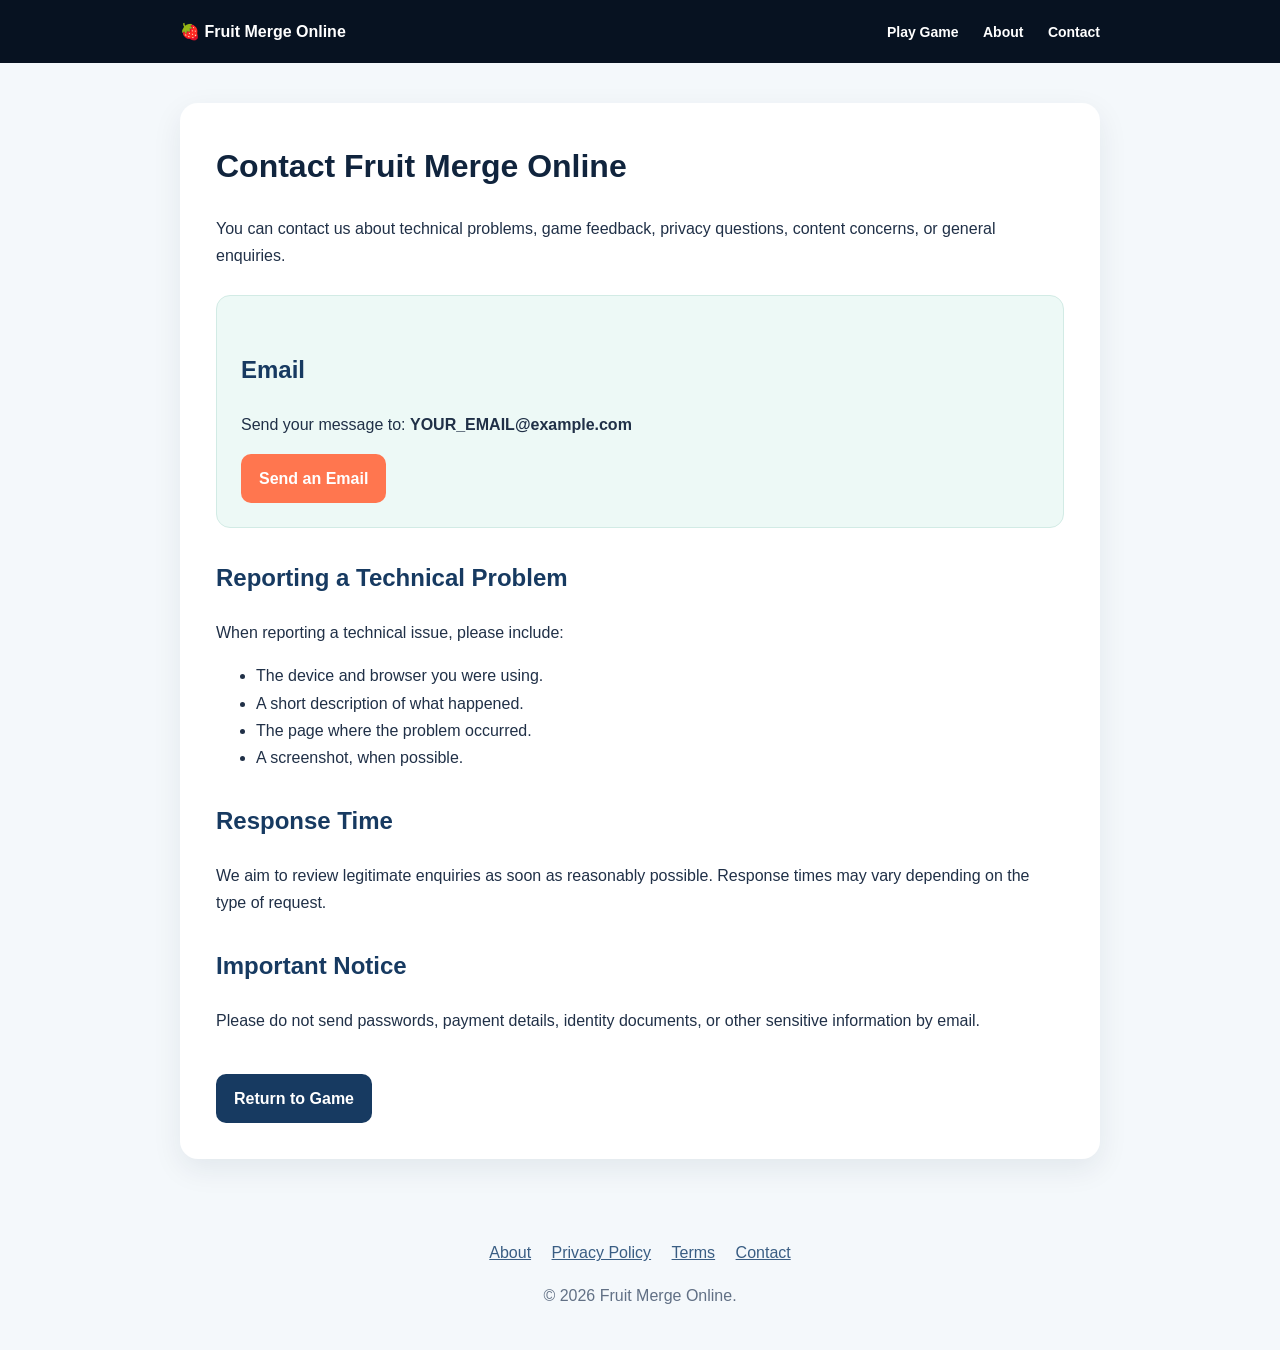
==== contact.html @ 8387c3e2 "Create contact.html" ====
<!DOCTYPE html>
<html lang="en">
<head>
  <meta charset="UTF-8" />
  <meta name="viewport" content="width=device-width, initial-scale=1.0" />

  <title>Contact Fruit Merge Online</title>

  <meta
    name="description"
    content="Contact Fruit Merge Online for questions, feedback, technical issues, or content enquiries."
  />

  <meta name="robots" content="index, follow" />

  <link rel="canonical" href="https://fruitmerge.online/contact.html" />
  <link rel="icon" href="/favicon.svg" type="image/svg+xml" />

  <style>
    * {
      box-sizing: border-box;
    }

    body {
      margin: 0;
      font-family: Arial, Helvetica, sans-serif;
      color: #203047;
      background: #f4f8fb;
      line-height: 1.7;
    }

    .page-header {
      background: #071221;
      color: #ffffff;
      padding: 18px 24px;
    }

    .header-inner,
    .page-content,
    .footer-inner {
      width: min(920px, calc(100% - 32px));
      margin: 0 auto;
    }

    .page-header a {
      color: #ffffff;
      text-decoration: none;
      font-weight: 800;
    }

    .page-header nav {
      float: right;
    }

    .page-header nav a {
      margin-left: 20px;
      font-size: 14px;
    }

    .page-content {
      margin-top: 40px;
      margin-bottom: 40px;
      padding: 36px;
      background: #ffffff;
      border-radius: 18px;
      box-shadow: 0 10px 30px rgba(12, 40, 70, 0.08);
    }

    h1 {
      margin-top: 0;
      color: #10243d;
    }

    h2 {
      margin-top: 30px;
      color: #173a61;
    }

    .contact-card {
      margin: 26px 0;
      padding: 24px;
      background: #edf9f6;
      border: 1px solid #d2ebe5;
      border-radius: 14px;
    }

    .email-button,
    .back-button {
      display: inline-block;
      padding: 11px 18px;
      color: #ffffff;
      background: #ff764f;
      border-radius: 10px;
      text-decoration: none;
      font-weight: 700;
    }

    .back-button {
      margin-top: 24px;
      background: #173a61;
    }

    footer {
      padding: 24px 0;
      color: #617085;
      text-align: center;
    }

    footer a {
      color: #395d83;
      margin: 0 8px;
    }

    @media (max-width: 650px) {
      .page-header nav {
        display: none;
      }

      .page-content {
        padding: 24px 20px;
        margin-top: 20px;
      }
    }
  </style>
</head>

<body>
  <header class="page-header">
    <div class="header-inner">
      <a href="/">🍓 Fruit Merge Online</a>

      <nav aria-label="Page navigation">
        <a href="/">Play Game</a>
        <a href="/about.html">About</a>
        <a href="/contact.html">Contact</a>
      </nav>
    </div>
  </header>

  <main class="page-content">
    <h1>Contact Fruit Merge Online</h1>

    <p>
      You can contact us about technical problems, game feedback, privacy
      questions, content concerns, or general enquiries.
    </p>

    <div class="contact-card">
      <h2>Email</h2>

      <p>
        Send your message to:
        <strong>YOUR_EMAIL@example.com</strong>
      </p>

      <a
        class="email-button"
        href="mailto:YOUR_EMAIL@example.com?subject=Fruit%20Merge%20Online%20Enquiry"
      >
        Send an Email
      </a>
    </div>

    <h2>Reporting a Technical Problem</h2>

    <p>When reporting a technical issue, please include:</p>

    <ul>
      <li>The device and browser you were using.</li>
      <li>A short description of what happened.</li>
      <li>The page where the problem occurred.</li>
      <li>A screenshot, when possible.</li>
    </ul>

    <h2>Response Time</h2>

    <p>
      We aim to review legitimate enquiries as soon as reasonably possible.
      Response times may vary depending on the type of request.
    </p>

    <h2>Important Notice</h2>

    <p>
      Please do not send passwords, payment details, identity documents, or
      other sensitive information by email.
    </p>

    <a class="back-button" href="/">Return to Game</a>
  </main>

  <footer>
    <div class="footer-inner">
      <p>
        <a href="/about.html">About</a>
        <a href="/privacy-policy.html">Privacy Policy</a>
        <a href="/terms.html">Terms</a>
        <a href="/contact.html">Contact</a>
      </p>

      <p>© 2026 Fruit Merge Online.</p>
    </div>
  </footer>
</body>
</html>
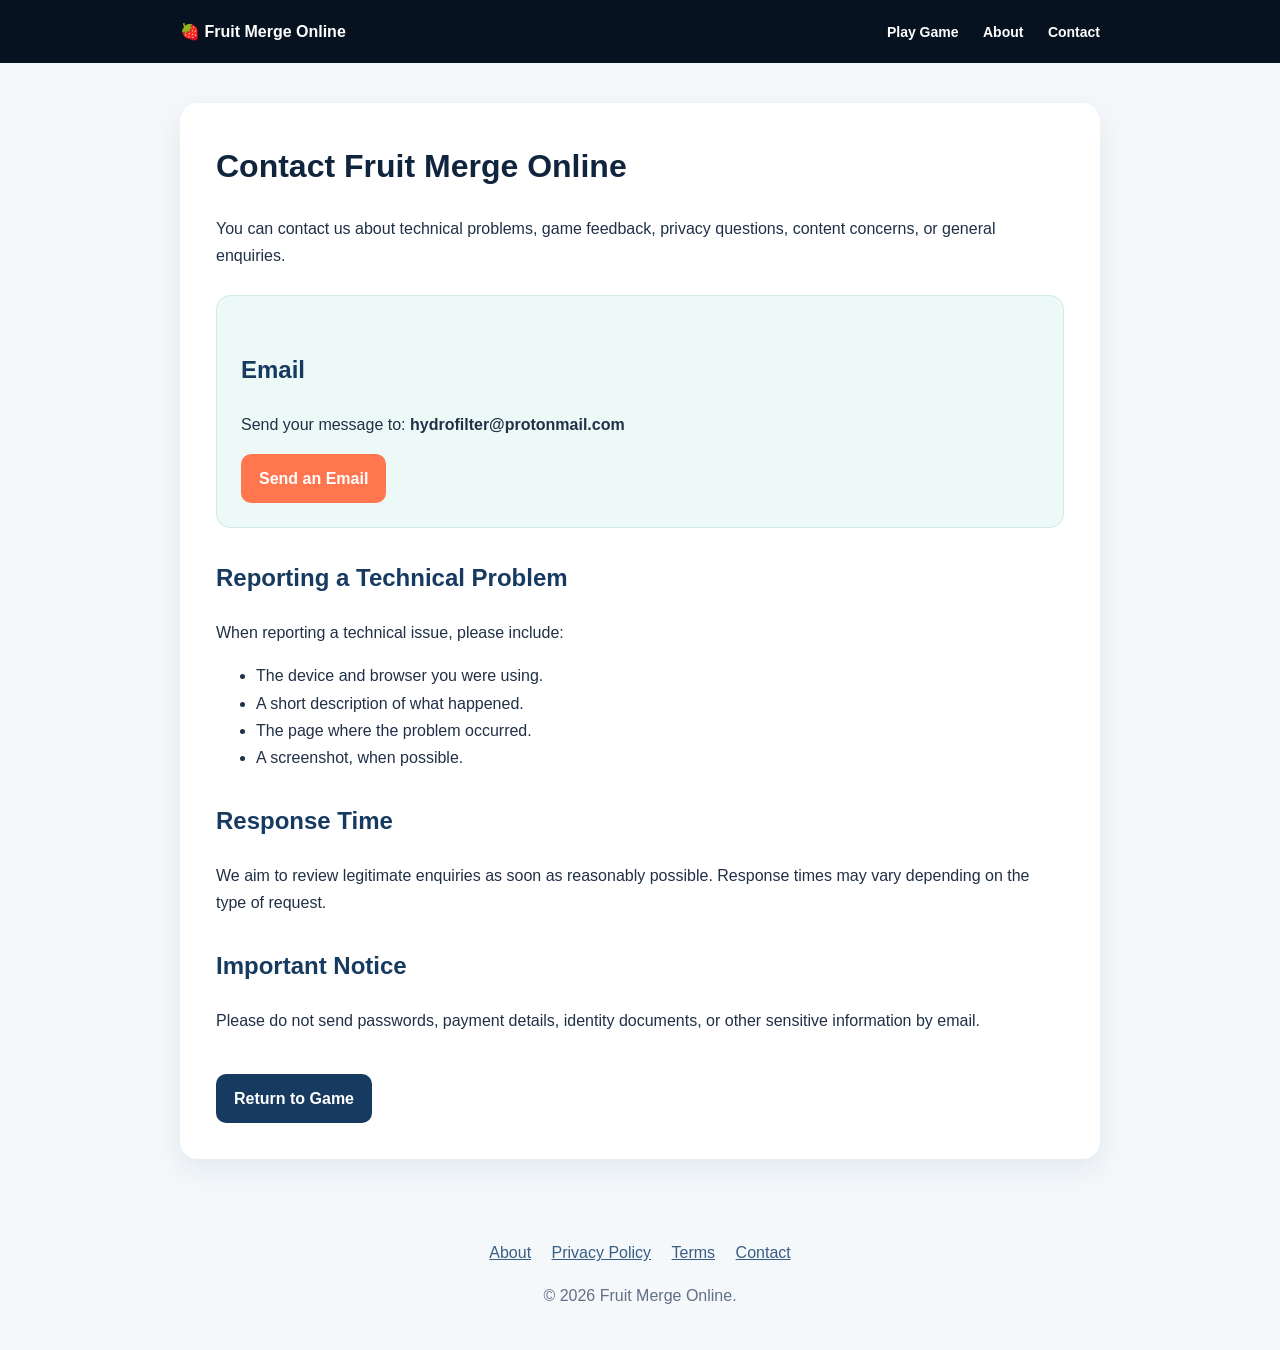
==== commit 2aa0e7a1: "Update contact.html" ====
--- a/contact.html
+++ b/contact.html
@@ -150,12 +150,12 @@
 
       <p>
         Send your message to:
-        <strong>YOUR_EMAIL@example.com</strong>
+        <strong>hydrofilter@protonmail.com</strong>
       </p>
 
       <a
         class="email-button"
-        href="mailto:YOUR_EMAIL@example.com?subject=Fruit%20Merge%20Online%20Enquiry"
+        href="mailto:hydrofilter@protonmail.com?subject=Fruit%20Merge%20Online%20Enquiry"
       >
         Send an Email
       </a>
